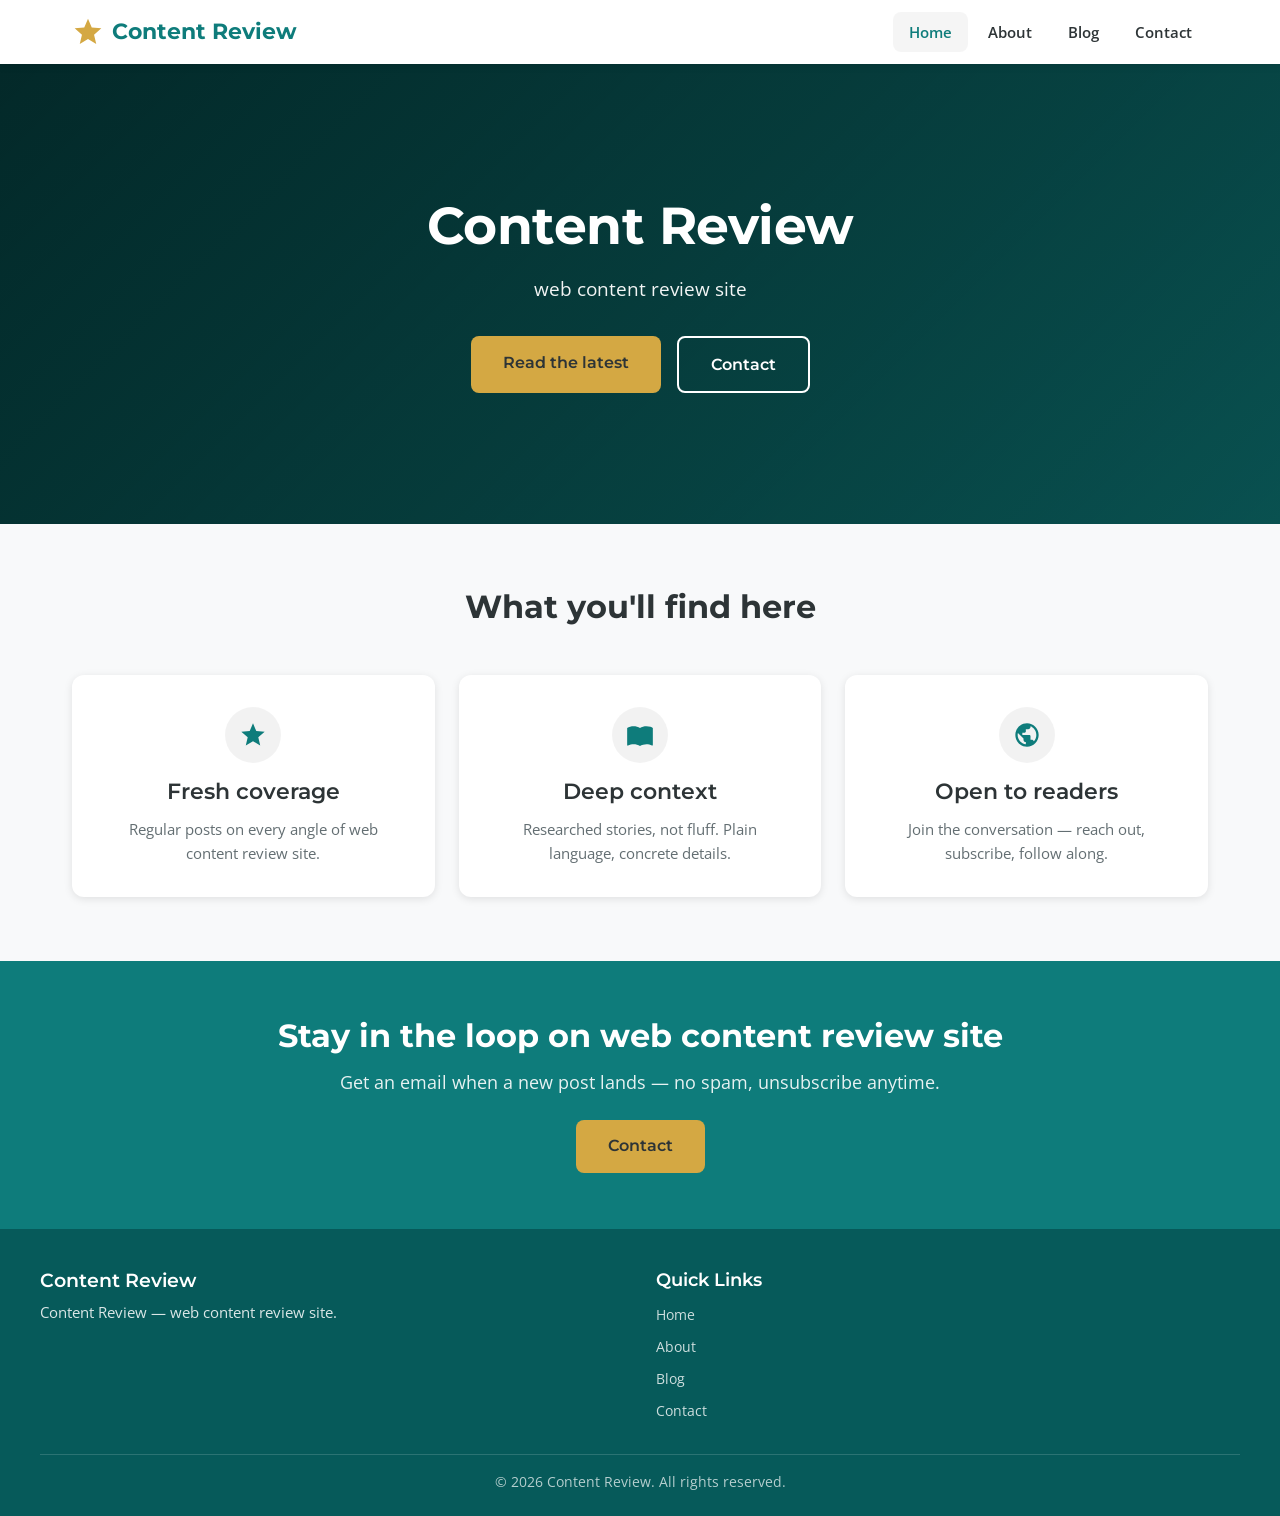
==== index.html @ e9be92f2 "Initial scaffold via website_sdk" ====
<!DOCTYPE html>
<html lang="en">
<head>
    <meta charset="UTF-8">
    <meta name="viewport" content="width=device-width, initial-scale=1.0">
    <meta name="robots" content="index, follow">
    <title>Content Review | Honest Reviews From A Man</title>
    <meta name="description" content="A modern website for reviewing web content and the latest internet conversations and news">
        <meta property="og:title" content="Content Review | Honest Reviews From A Man">
    <meta property="og:description" content="A modern website for reviewing web content and the latest internet conversations and news">
    <meta property="og:type" content="website">
    <meta property="og:site_name" content="Content Review">
            <meta name="twitter:card" content="summary_large_image">
    <meta name="twitter:title" content="Content Review | Honest Reviews From A Man">
    <meta name="twitter:description" content="A modern website for reviewing web content and the latest internet conversations and news">
        <link rel="preconnect" href="https://fonts.googleapis.com">
    <link rel="preconnect" href="https://fonts.gstatic.com" crossorigin>
    <link href="https://fonts.googleapis.com/css2?family=Montserrat:wght@600;700&family=Open%20Sans:wght@400;600&display=swap" rel="stylesheet">
    <link rel="stylesheet" href="css/styles.css">
    </head>
<body>

    <header class="header">
        <div class="container">
            <a href="index.html" class="logo">
                <svg viewBox="0 0 24 24" xmlns="http://www.w3.org/2000/svg"><path d="M12 2L9.19 8.63L2 9.24L7.46 13.97L5.82 21L12 17.27L18.18 21L16.54 13.97L22 9.24L14.81 8.63L12 2Z"/></svg>
                Content Review
            </a>
            <button class="nav-toggle" aria-label="Toggle navigation">
                <span></span>
                <span></span>
                <span></span>
            </button>
            <ul class="nav-links">
                <li><a href="index.html">Home</a></li>
                <li><a href="about.html">About</a></li>
                <li><a href="blog/index.html">Blog</a></li>
                <li><a href="contact.html">Contact</a></li>
            </ul>
        </div>
    </header>

    <section class="hero">
        <div class="hero-content">
            <h1>Content Review</h1>
            <p class="tagline">web content review site</p>
            <div class="cta-buttons">
                <a href="blog/index.html" class="btn btn-primary">Read the latest</a>
                <a href="contact.html" class="btn btn-outline">Contact</a>
            </div>
        </div>
    </section>

    <section class="section">
        <div class="container">
            <h2 class="section-title">What you&#x27;ll find here</h2>
            <p class="section-subtitle"></p>
            <div class="services-grid">
                <div class="service-card">
                    <div class="icon">
                        <svg viewBox="0 0 24 24"><path d="M12 2L9.19 8.63L2 9.24L7.46 13.97L5.82 21L12 17.27L18.18 21L16.54 13.97L22 9.24L14.81 8.63L12 2Z"/></svg>
                    </div>
                    <h3>Fresh coverage</h3>
                    <p>Regular posts on every angle of web content review site.</p>
                </div>
                <div class="service-card">
                    <div class="icon">
                        <svg viewBox="0 0 24 24"><path d="M21 5c-1.11-.35-2.33-.5-3.5-.5-1.95 0-4.05.4-5.5 1.5-1.45-1.1-3.55-1.5-5.5-1.5S2.45 4.9 1 6v14.65c0 .25.25.5.5.5.1 0 .15-.05.25-.05C3.1 20.45 5.05 20 6.5 20c1.95 0 4.05.4 5.5 1.5 1.35-.85 3.8-1.5 5.5-1.5 1.65 0 3.35.3 4.75 1.05.1.05.15.05.25.05.25 0 .5-.25.5-.5V6c-.6-.45-1.25-.75-2-1z"/></svg>
                    </div>
                    <h3>Deep context</h3>
                    <p>Researched stories, not fluff. Plain language, concrete details.</p>
                </div>
                <div class="service-card">
                    <div class="icon">
                        <svg viewBox="0 0 24 24"><path d="M12 2C6.48 2 2 6.48 2 12s4.48 10 10 10 10-4.48 10-10S17.52 2 12 2zm-1 17.93c-3.95-.49-7-3.85-7-7.93 0-.62.08-1.21.21-1.79L9 15v1c0 1.1.9 2 2 2v1.93zm6.9-2.54c-.26-.81-1-1.39-1.9-1.39h-1v-3c0-.55-.45-1-1-1H8v-2h2c.55 0 1-.45 1-1V7h2c1.1 0 2-.9 2-2v-.41c2.93 1.19 5 4.06 5 7.41 0 2.08-.8 3.97-2.1 5.39z"/></svg>
                    </div>
                    <h3>Open to readers</h3>
                    <p>Join the conversation — reach out, subscribe, follow along.</p>
                </div>
            </div>
        </div>
    </section>

    <section class="cta-banner">
        <h2>Stay in the loop on web content review site</h2>
        <p>Get an email when a new post lands — no spam, unsubscribe anytime.</p>
        <div class="cta-buttons">
            <a href="contact.html" class="btn btn-primary">Contact</a>
        </div>
    </section>

    <footer class="footer">
        <div class="footer-content">
            <div class="footer-info">
                <h3>Content Review</h3>
                <p>Content Review — web content review site.</p>
            </div>
            <div class="footer-links">
                <h4>Quick Links</h4>
                <ul>
                    <li><a href="index.html">Home</a></li>
                    <li><a href="about.html">About</a></li>
                    <li><a href="blog/index.html">Blog</a></li>
                    <li><a href="contact.html">Contact</a></li>
                </ul>
            </div>
        </div>
        <div class="footer-bottom">&copy; 2026 Content Review. All rights reserved.</div>
    </footer>

    <script src="js/main.js"></script>
</body>
</html>
---- css/styles.css ----
/* ================================================================
   Website stylesheet — generated by website_sdk.
   Edit CSS variables under :root to rebrand the whole site.
   ================================================================ */

:root {
    --color-primary: #0e7c7b;
    --color-primary-dark: #065a5a;
    --color-primary-light: #12a09f;
    --color-accent: #d4a843;
    --color-accent-dark: #b8912e;
    --color-bg: #f8f9fa;
    --color-surface: #ffffff;
    --color-text: #2d3436;
    --color-text-light: #636e72;
    --color-text-inverse: #ffffff;
    --color-success: #27ae60;
    --color-error: #e74c3c;
    --font-heading: 'Montserrat', sans-serif;
    --font-body: 'Open Sans', sans-serif;
    --max-width: 1200px;
    --spacing: 2rem;
    --spacing-sm: 1rem;
    --spacing-lg: 4rem;
    --radius: 8px;
    --radius-lg: 12px;
    --shadow: 0 2px 8px rgba(0, 0, 0, 0.1);
    --shadow-lg: 0 4px 20px rgba(0, 0, 0, 0.12);
    --transition: all 0.3s ease;
}

*, *::before, *::after { margin: 0; padding: 0; box-sizing: border-box; }
html { scroll-behavior: smooth; }
body {
    font-family: var(--font-body);
    color: var(--color-text);
    background-color: var(--color-bg);
    line-height: 1.6;
    -webkit-font-smoothing: antialiased;
}
a { color: var(--color-primary); text-decoration: none; transition: var(--transition); }
a:hover { color: var(--color-primary-dark); }
img { max-width: 100%; height: auto; display: block; }
h1, h2, h3, h4 { font-family: var(--font-heading); line-height: 1.2; color: var(--color-text); }
h1 { font-size: 2.5rem; font-weight: 700; }
h2 { font-size: 2rem; font-weight: 700; }
h3 { font-size: 1.35rem; font-weight: 600; }
h4 { font-size: 1.1rem; font-weight: 600; }
.container { max-width: var(--max-width); margin: 0 auto; padding: 0 var(--spacing); }

/* Header */
.header { background: var(--color-surface); box-shadow: var(--shadow); position: sticky; top: 0; z-index: 1000; }
.header .container { display: flex; align-items: center; justify-content: space-between; padding-top: 0.75rem; padding-bottom: 0.75rem; }
.logo { display: flex; align-items: center; gap: 0.5rem; font-family: var(--font-heading); font-size: 1.4rem; font-weight: 700; color: var(--color-primary); }
.logo svg { width: 32px; height: 32px; fill: var(--color-accent); }
.nav-links { display: flex; list-style: none; gap: 0.25rem; }
.nav-links a { display: block; padding: 0.5rem 1rem; color: var(--color-text); font-weight: 600; font-size: 0.95rem; border-radius: var(--radius); transition: var(--transition); }
.nav-links a:hover, .nav-links a.active { color: var(--color-primary); background: rgba(0, 0, 0, 0.04); }
.nav-toggle { display: none; background: none; border: none; cursor: pointer; padding: 0.5rem; }
.nav-toggle span { display: block; width: 24px; height: 2px; background: var(--color-text); margin: 5px 0; transition: var(--transition); border-radius: 2px; }

/* Hero */
.hero {
    background: linear-gradient(135deg, rgba(0,0,0,0.55), rgba(0,0,0,0.35)),
                linear-gradient(135deg, var(--color-primary-dark), var(--color-primary));
    color: var(--color-text-inverse);
    padding: 6rem var(--spacing);
    text-align: center;
    min-height: 460px;
    display: flex; align-items: center; justify-content: center;
}
.hero-content { max-width: 760px; }
.hero h1 { font-size: 3rem; color: var(--color-text-inverse); margin-bottom: 1rem; letter-spacing: -0.5px; }
.hero .tagline { font-size: 1.2rem; opacity: 0.95; margin-bottom: 2rem; line-height: 1.6; }

/* Buttons */
.btn { display: inline-block; padding: 0.85rem 2rem; font-family: var(--font-heading); font-weight: 600; font-size: 1rem; border-radius: var(--radius); border: none; cursor: pointer; transition: var(--transition); text-align: center; }
.btn-primary { background: var(--color-accent); color: var(--color-text); }
.btn-primary:hover { background: var(--color-accent-dark); color: var(--color-text); transform: translateY(-2px); box-shadow: 0 4px 12px rgba(0,0,0,0.15); }
.btn-outline { background: transparent; color: var(--color-text-inverse); border: 2px solid var(--color-text-inverse); }
.btn-outline:hover { background: var(--color-text-inverse); color: var(--color-primary); }
.btn-teal { background: var(--color-primary); color: var(--color-text-inverse); }
.btn-teal:hover { background: var(--color-primary-dark); color: var(--color-text-inverse); transform: translateY(-2px); box-shadow: 0 4px 12px rgba(0,0,0,0.2); }

/* Sections */
.section { padding: var(--spacing-lg) 0; }
.section-title { text-align: center; margin-bottom: 0.75rem; }
.section-subtitle { text-align: center; color: var(--color-text-light); font-size: 1.05rem; margin-bottom: 3rem; max-width: 640px; margin-left: auto; margin-right: auto; }

/* Feature grids */
.services-grid { display: grid; grid-template-columns: repeat(auto-fit, minmax(250px, 1fr)); gap: 1.5rem; }
.service-card { background: var(--color-surface); border-radius: var(--radius-lg); padding: 2rem; box-shadow: var(--shadow); text-align: center; transition: var(--transition); }
.service-card:hover { transform: translateY(-4px); box-shadow: var(--shadow-lg); }
.service-card .icon { width: 56px; height: 56px; margin: 0 auto 1rem; background: rgba(0, 0, 0, 0.05); border-radius: 50%; display: flex; align-items: center; justify-content: center; }
.service-card .icon svg { width: 28px; height: 28px; fill: var(--color-primary); }
.service-card h3 { margin-bottom: 0.75rem; }
.service-card p { color: var(--color-text-light); font-size: 0.95rem; }

.features-grid { display: grid; grid-template-columns: repeat(auto-fit, minmax(250px, 1fr)); gap: 2rem; text-align: center; }
.feature-item .icon { width: 64px; height: 64px; margin: 0 auto 1rem; background: rgba(0, 0, 0, 0.05); border-radius: 50%; display: flex; align-items: center; justify-content: center; }
.feature-item .icon svg { width: 30px; height: 30px; fill: var(--color-primary); }
.feature-item h3 { margin-bottom: 0.5rem; }
.feature-item p { color: var(--color-text-light); font-size: 0.95rem; }

/* CTA */
.cta-banner { background: var(--color-primary); color: var(--color-text-inverse); padding: 3.5rem var(--spacing); text-align: center; }
.cta-banner h2 { color: var(--color-text-inverse); margin-bottom: 0.75rem; }
.cta-banner p { font-size: 1.1rem; opacity: 0.9; margin-bottom: 1.5rem; }
.cta-buttons { display: flex; gap: 1rem; justify-content: center; flex-wrap: wrap; }

/* Contact page */
.contact-info-grid { display: grid; grid-template-columns: repeat(auto-fit, minmax(220px, 1fr)); gap: 1.5rem; margin-bottom: 3rem; }
.contact-info-card { background: var(--color-surface); padding: 1.5rem; border-radius: var(--radius-lg); box-shadow: var(--shadow); text-align: center; }
.contact-info-card .icon { width: 48px; height: 48px; margin: 0 auto 0.75rem; background: rgba(0, 0, 0, 0.05); border-radius: 50%; display: flex; align-items: center; justify-content: center; }
.contact-info-card .icon svg { width: 22px; height: 22px; fill: var(--color-primary); }
.contact-info-card h4 { margin-bottom: 0.25rem; }
.contact-info-card a { color: var(--color-primary); font-weight: 600; }
.contact-form-wrapper { max-width: 640px; margin: 0 auto; background: var(--color-surface); padding: 2.5rem; border-radius: var(--radius-lg); box-shadow: var(--shadow); }
.contact-form-wrapper h2 { margin-bottom: 0.5rem; }
.contact-form-wrapper .form-subtitle { color: var(--color-text-light); margin-bottom: 2rem; }
.form-group { margin-bottom: 1.25rem; }
.form-group label { display: block; margin-bottom: 0.35rem; font-weight: 600; font-size: 0.9rem; }
.form-group input, .form-group select, .form-group textarea { width: 100%; padding: 0.75rem 1rem; border: 1.5px solid #ddd; border-radius: var(--radius); font-family: var(--font-body); font-size: 0.95rem; transition: var(--transition); background: #fff; }
.form-group input:focus, .form-group select:focus, .form-group textarea:focus { outline: none; border-color: var(--color-primary); box-shadow: 0 0 0 3px rgba(0, 0, 0, 0.05); }
.form-group textarea { min-height: 120px; resize: vertical; }
.form-row { display: grid; grid-template-columns: 1fr 1fr; gap: 1rem; }
.form-message { padding: 1rem; border-radius: var(--radius); margin-top: 1rem; font-weight: 600; display: none; }
.form-message.success { background: #d4edda; color: #155724; display: block; }
.form-message.error { background: #f8d7da; color: #721c24; display: block; }

/* Social page */
.social-grid { display: grid; grid-template-columns: repeat(auto-fit, minmax(260px, 1fr)); gap: 1.5rem; max-width: 900px; margin: 0 auto; }
.social-card { display: flex; align-items: center; gap: 1.25rem; padding: 1.5rem 2rem; background: var(--color-surface); border-radius: var(--radius-lg); box-shadow: var(--shadow); transition: var(--transition); color: var(--color-text); }
.social-card:hover { transform: translateY(-4px); box-shadow: var(--shadow-lg); color: var(--color-text); }
.social-card .social-icon { width: 52px; height: 52px; border-radius: 12px; display: flex; align-items: center; justify-content: center; flex-shrink: 0; }
.social-card .social-icon svg { width: 28px; height: 28px; fill: #fff; }
.social-card .social-info h3 { margin-bottom: 0.15rem; font-size: 1.1rem; }
.social-card .social-info p { color: var(--color-text-light); font-size: 0.85rem; }

/* Reviews */
.reviews-grid { display: grid; grid-template-columns: repeat(auto-fit, minmax(320px, 1fr)); gap: 1.5rem; }
.review-card { background: var(--color-surface); border-radius: var(--radius-lg); padding: 2rem; box-shadow: var(--shadow); transition: var(--transition); }
.review-card:hover { box-shadow: var(--shadow-lg); }
.review-stars { color: var(--color-accent); font-size: 1.2rem; margin-bottom: 0.75rem; letter-spacing: 2px; }
.review-text { font-style: italic; color: var(--color-text); line-height: 1.7; margin-bottom: 1rem; }
.review-author { font-weight: 600; color: var(--color-text); font-size: 0.95rem; }
.review-badge { display: inline-block; margin-top: 0.5rem; padding: 0.25rem 0.75rem; background: rgba(0, 0, 0, 0.06); color: var(--color-primary); border-radius: 20px; font-size: 0.8rem; font-weight: 600; }

/* Photos / gallery */
.photo-gallery { display: grid; grid-template-columns: repeat(auto-fill, minmax(280px, 1fr)); gap: 1rem; }
.gallery-item { border-radius: var(--radius-lg); overflow: hidden; box-shadow: var(--shadow); cursor: pointer; transition: var(--transition); background: var(--color-surface); }
.gallery-item:hover { transform: scale(1.02); box-shadow: var(--shadow-lg); }
.gallery-item img { width: 100%; height: 220px; object-fit: cover; transition: var(--transition); }
.gallery-item:hover img { transform: scale(1.05); }
.gallery-item figcaption { padding: 0.75rem 1rem; font-size: 0.9rem; color: var(--color-text-light); }
.placeholder-img { width: 100%; height: 220px; background: linear-gradient(135deg, #e0e0e0, #f0f0f0); display: flex; align-items: center; justify-content: center; color: #999; font-size: 0.9rem; }
.lightbox { display: none; position: fixed; inset: 0; background: rgba(0, 0, 0, 0.9); z-index: 2000; align-items: center; justify-content: center; cursor: pointer; }
.lightbox.active { display: flex; }
.lightbox img { max-width: 90%; max-height: 90vh; border-radius: var(--radius); box-shadow: 0 0 40px rgba(0, 0, 0, 0.5); }
.lightbox-close { position: absolute; top: 1.5rem; right: 1.5rem; width: 40px; height: 40px; background: rgba(255, 255, 255, 0.15); border: none; border-radius: 50%; color: #fff; font-size: 1.5rem; cursor: pointer; display: flex; align-items: center; justify-content: center; transition: var(--transition); }
.lightbox-close:hover { background: rgba(255, 255, 255, 0.3); }

/* Page header */
.page-header { background: linear-gradient(135deg, var(--color-primary-dark), var(--color-primary)); color: var(--color-text-inverse); padding: 3.5rem var(--spacing); text-align: center; }
.page-header h1 { color: var(--color-text-inverse); margin-bottom: 0.5rem; }
.page-header p { opacity: 0.9; font-size: 1.05rem; }

/* Blog */
.post-grid { display: grid; grid-template-columns: repeat(auto-fit, minmax(300px, 1fr)); gap: 1.5rem; }
.post-card { background: var(--color-surface); border-radius: var(--radius-lg); padding: 1.75rem; box-shadow: var(--shadow); transition: var(--transition); display: flex; flex-direction: column; }
.post-card:hover { transform: translateY(-4px); box-shadow: var(--shadow-lg); }
.post-card h3 { margin-bottom: 0.5rem; }
.post-card h3 a { color: var(--color-text); }
.post-card h3 a:hover { color: var(--color-primary); }
.post-card .post-meta { color: var(--color-text-light); font-size: 0.85rem; margin-bottom: 0.75rem; }
.post-card .post-excerpt { color: var(--color-text-light); font-size: 0.95rem; margin-bottom: 1rem; flex-grow: 1; }
.post-card .post-tag { display: inline-block; padding: 0.2rem 0.65rem; background: rgba(0, 0, 0, 0.06); color: var(--color-primary); border-radius: 20px; font-size: 0.8rem; font-weight: 600; margin-right: 0.25rem; }
article.post-body { max-width: 760px; margin: 0 auto; padding: var(--spacing-lg) var(--spacing); }
article.post-body h1 { font-size: 2.4rem; margin-bottom: 0.5rem; }
article.post-body .post-meta { color: var(--color-text-light); font-size: 0.9rem; margin-bottom: 2rem; }
article.post-body h2 { margin: 2rem 0 0.75rem; }
article.post-body h3 { margin: 1.5rem 0 0.5rem; }
article.post-body p { margin-bottom: 1.1rem; }
article.post-body ul, article.post-body ol { margin: 0 0 1.1rem 1.25rem; }
article.post-body li { margin-bottom: 0.4rem; }
article.post-body blockquote { border-left: 4px solid var(--color-accent); padding: 0.25rem 1rem; margin: 1.25rem 0; color: var(--color-text-light); font-style: italic; }
article.post-body img { border-radius: var(--radius-lg); margin: 1.5rem 0; box-shadow: var(--shadow); }
article.post-body code { background: rgba(0, 0, 0, 0.06); padding: 0.1rem 0.4rem; border-radius: 4px; font-size: 0.92em; }
article.post-body pre { background: #111; color: #f4f4f5; padding: 1rem 1.25rem; border-radius: var(--radius); overflow-x: auto; margin: 1rem 0; font-size: 0.9rem; }
article.post-body pre code { background: none; color: inherit; padding: 0; }

/* Footer */
.footer { background: var(--color-primary-dark); color: var(--color-text-inverse); padding: 2.5rem var(--spacing) 1.5rem; }
.footer-content { max-width: var(--max-width); margin: 0 auto; display: grid; grid-template-columns: 1fr 1fr; gap: 2rem; padding-bottom: 1.5rem; border-bottom: 1px solid rgba(255, 255, 255, 0.15); }
.footer-info h3 { color: var(--color-text-inverse); margin-bottom: 0.5rem; font-size: 1.2rem; }
.footer-info p { opacity: 0.85; font-size: 0.95rem; line-height: 1.7; }
.footer-info a { color: var(--color-accent); }
.footer-info a:hover { color: var(--color-accent-dark); }
.footer-links h4 { color: var(--color-text-inverse); margin-bottom: 0.75rem; }
.footer-links ul { list-style: none; }
.footer-links li { margin-bottom: 0.4rem; }
.footer-links a { color: rgba(255, 255, 255, 0.8); font-size: 0.9rem; }
.footer-links a:hover { color: var(--color-accent); }
.footer-bottom { max-width: var(--max-width); margin: 1rem auto 0; text-align: center; font-size: 0.85rem; opacity: 0.7; }

.text-center { text-align: center; }
.mt-2 { margin-top: 2rem; }
.mb-2 { margin-bottom: 2rem; }

@media (max-width: 767px) {
    h1 { font-size: 2rem; }
    h2 { font-size: 1.6rem; }
    .nav-toggle { display: block; }
    .nav-links { display: none; position: absolute; top: 100%; left: 0; right: 0; background: var(--color-surface); flex-direction: column; padding: 1rem; box-shadow: var(--shadow-lg); gap: 0; }
    .nav-links.open { display: flex; }
    .nav-links a { padding: 0.75rem 1rem; }
    .hero { padding: 4rem var(--spacing); min-height: 380px; }
    .hero h1 { font-size: 2.2rem; }
    .form-row { grid-template-columns: 1fr; }
    .footer-content { grid-template-columns: 1fr; }
}
@media (min-width: 768px) and (max-width: 1023px) {
    .services-grid { grid-template-columns: repeat(2, 1fr); }
    .reviews-grid { grid-template-columns: repeat(2, 1fr); }
}
@media (min-width: 1024px) {
    .hero h1 { font-size: 3.25rem; }
}
.nav-toggle.active span:nth-child(1) { transform: rotate(45deg) translate(5px, 5px); }
.nav-toggle.active span:nth-child(2) { opacity: 0; }
.nav-toggle.active span:nth-child(3) { transform: rotate(-45deg) translate(5px, -5px); }

.social-facebook .social-icon { background: #1877f2; }
.social-instagram .social-icon { background: linear-gradient(135deg, #f09433, #e6683c, #dc2743, #cc2366, #bc1888); }
.social-tiktok .social-icon { background: #010101; }
.social-x .social-icon { background: #000000; }
.social-youtube .social-icon { background: #ff0000; }
.social-github .social-icon { background: #181717; }
.social-linkedin .social-icon { background: #0a66c2; }
.social-pinterest .social-icon { background: #bd081c; }
.social-threads .social-icon { background: #000000; }
.social-bluesky .social-icon { background: #1185fe; }
.social-mastodon .social-icon { background: #6364ff; }
.social-spotify .social-icon { background: #1db954; }
.social-apple .social-icon { background: #a2aaad; }
.social-substack .social-icon { background: #ff6719; }
.social-email .social-icon { background: #636e72; }
.social-rss .social-icon { background: #ee802f; }
.social-nextdoor .social-icon { background: #00b246; }
.social-yelp .social-icon { background: #d32323; }
.social-google .social-icon { background: #4285f4; }
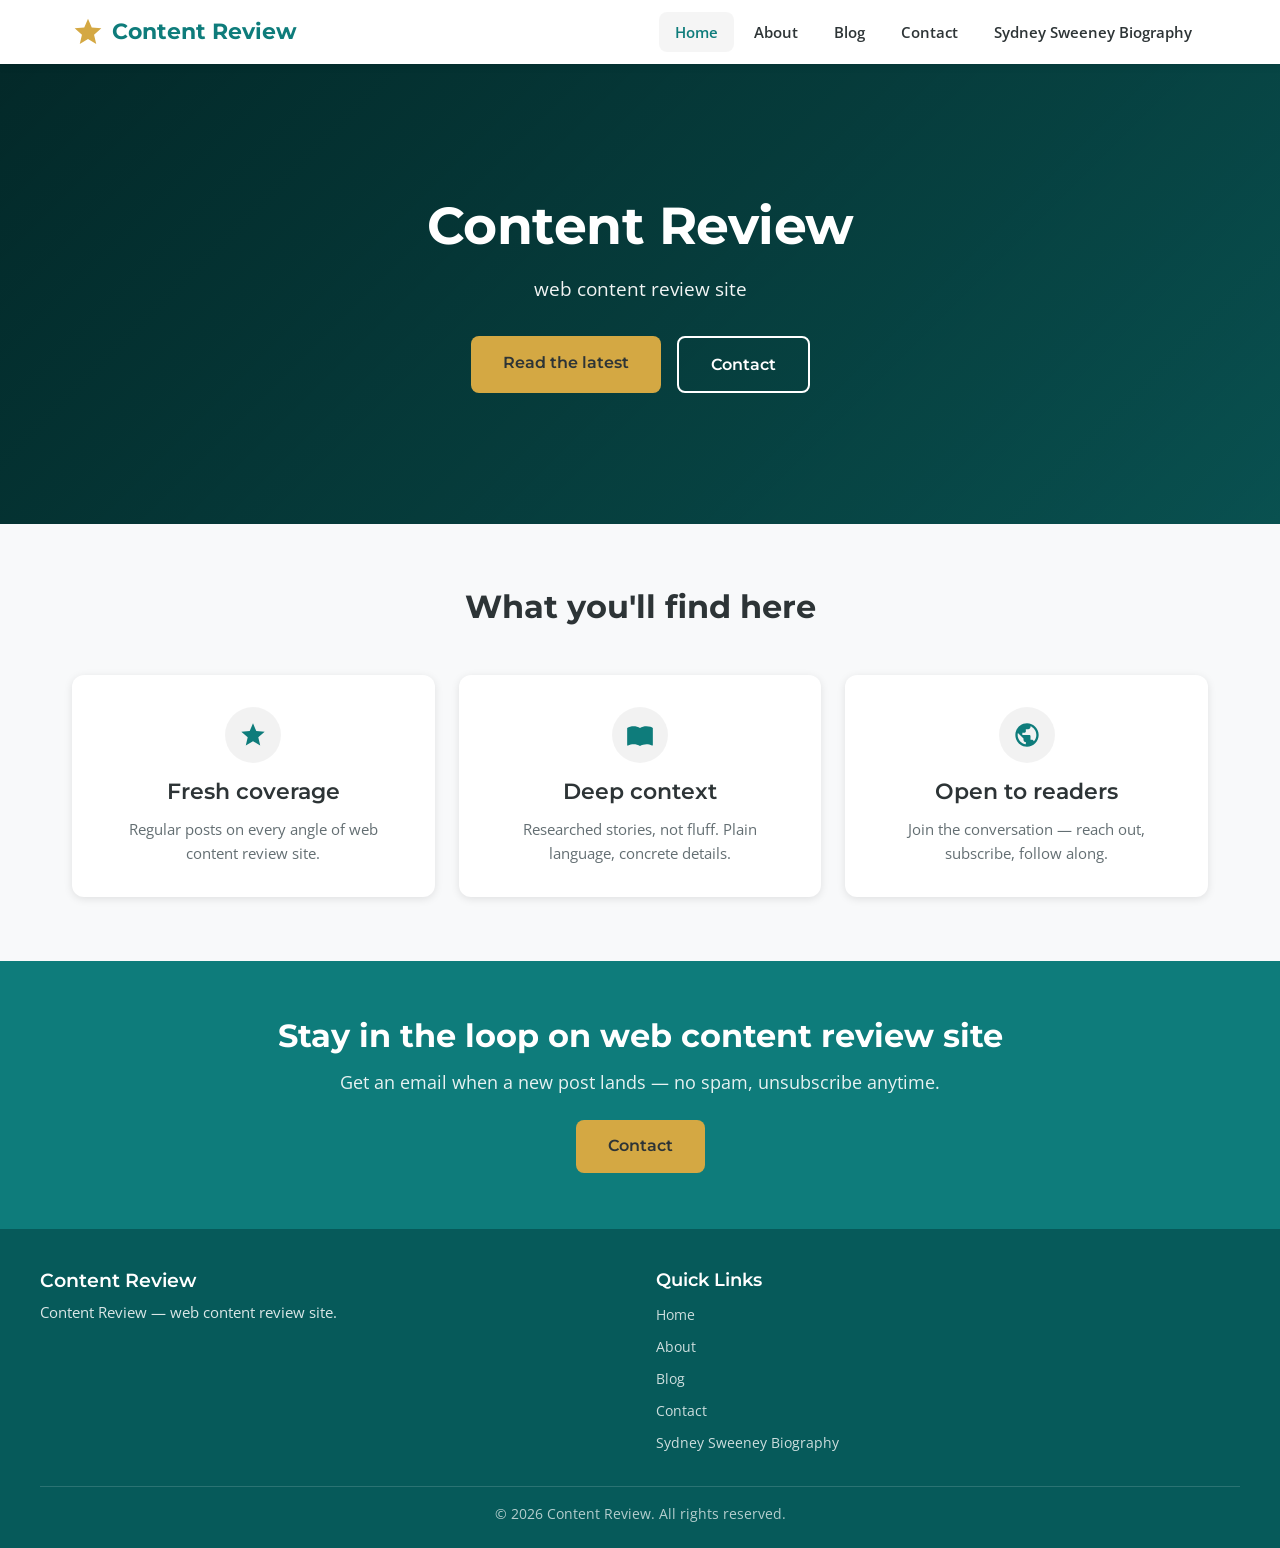
==== commit b4c27d02: "chore(site): update 2026-04-24T16:16:29+00:00" ====
--- a/index.html
+++ b/index.html
@@ -6,10 +6,12 @@
     <meta name="robots" content="index, follow">
     <title>Content Review | Honest Reviews From A Man</title>
     <meta name="description" content="A modern website for reviewing web content and the latest internet conversations and news">
+    <link rel="canonical" href="https://rostyslav296.github.io/content-review/index.html">
         <meta property="og:title" content="Content Review | Honest Reviews From A Man">
     <meta property="og:description" content="A modern website for reviewing web content and the latest internet conversations and news">
     <meta property="og:type" content="website">
     <meta property="og:site_name" content="Content Review">
+    <meta property="og:url" content="https://rostyslav296.github.io/content-review/index.html">
             <meta name="twitter:card" content="summary_large_image">
     <meta name="twitter:title" content="Content Review | Honest Reviews From A Man">
     <meta name="twitter:description" content="A modern website for reviewing web content and the latest internet conversations and news">
@@ -36,6 +38,7 @@
                 <li><a href="about.html">About</a></li>
                 <li><a href="blog/index.html">Blog</a></li>
                 <li><a href="contact.html">Contact</a></li>
+                <li><a href="sydney-sweeney-biography.html">Sydney Sweeney Biography</a></li>
             </ul>
         </div>
     </header>
@@ -102,6 +105,7 @@
                     <li><a href="about.html">About</a></li>
                     <li><a href="blog/index.html">Blog</a></li>
                     <li><a href="contact.html">Contact</a></li>
+                    <li><a href="sydney-sweeney-biography.html">Sydney Sweeney Biography</a></li>
                 </ul>
             </div>
         </div>
--- a/css/styles.css
+++ b/css/styles.css
@@ -188,6 +188,15 @@
 article.post-body code { background: rgba(0, 0, 0, 0.06); padding: 0.1rem 0.4rem; border-radius: 4px; font-size: 0.92em; }
 article.post-body pre { background: #111; color: #f4f4f5; padding: 1rem 1.25rem; border-radius: var(--radius); overflow-x: auto; margin: 1rem 0; font-size: 0.9rem; }
 article.post-body pre code { background: none; color: inherit; padding: 0; }
+article.post-body .post-tags { margin-top: 2rem; }
+
+/* Sources / bibliography on each post — counterpart of an ebook bibliography */
+.post-sources { margin: 2.5rem 0 0; padding: 1.5rem 1.75rem; background: var(--color-surface); border-radius: var(--radius-lg); box-shadow: var(--shadow); border-left: 4px solid var(--color-accent); }
+.post-sources h2 { font-size: 1.2rem; margin: 0 0 0.75rem; letter-spacing: 0.02em; text-transform: uppercase; color: var(--color-text); }
+.post-sources ol { margin: 0; padding-left: 1.25rem; }
+.post-sources li { margin-bottom: 0.5rem; font-size: 0.92rem; line-height: 1.55; color: var(--color-text); }
+.post-sources li a { color: var(--color-primary); word-break: break-all; }
+.post-sources li a:hover { color: var(--color-primary-dark); text-decoration: underline; }
 
 /* Footer */
 .footer { background: var(--color-primary-dark); color: var(--color-text-inverse); padding: 2.5rem var(--spacing) 1.5rem; }
